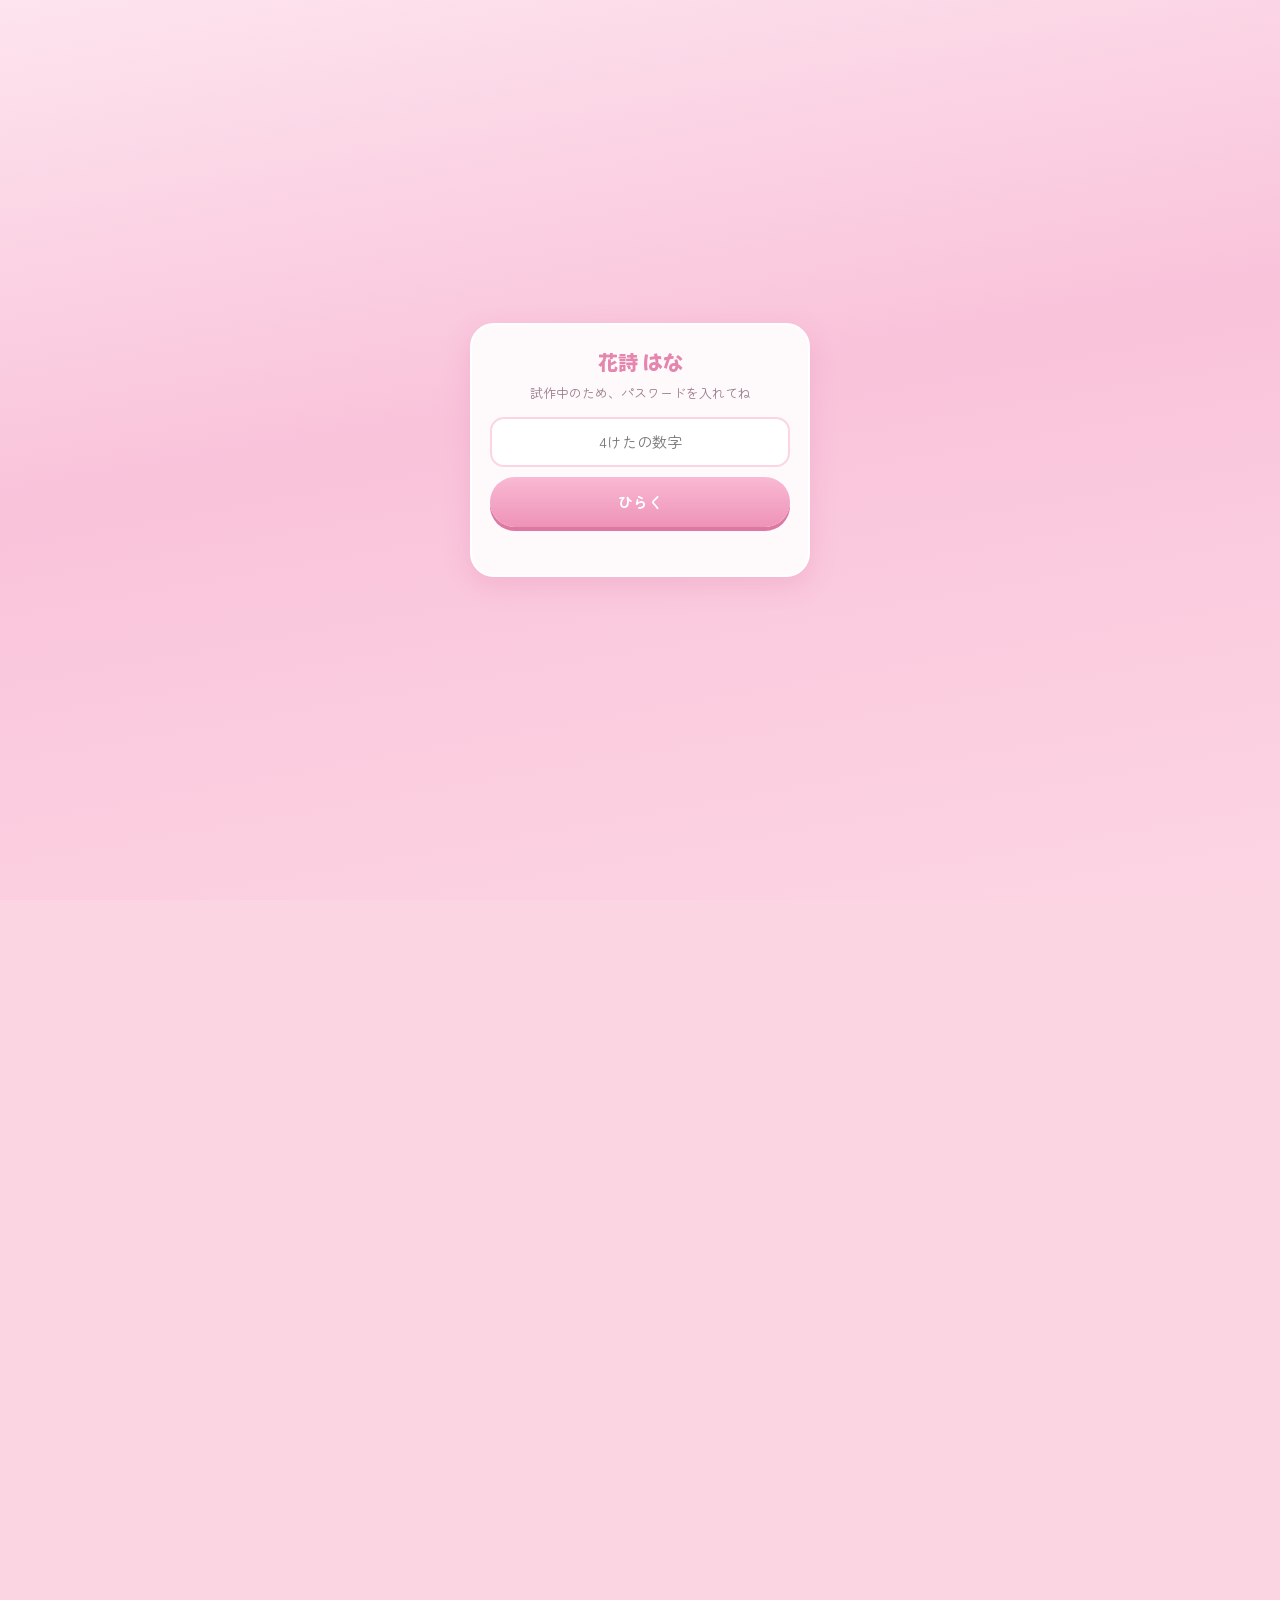
==== index.html @ d2e6fba2 "切り替えの花びらをピンク一色・小さめに Co-Authored-By: Claude Sonnet 5.5 <noreply@anthropic.com> Claude-Session: https:" ====
<!DOCTYPE html>
<html lang="ja">
<head>
<meta name="robots" content="noindex,nofollow">
<style>html.locked body>:not(#gate){visibility:hidden}</style>
<script>/* 自動更新チェック: version.json と違えば読み込み直す */
window.HANA_V="202611282039";
(function(){try{fetch("version.json?t="+Date.now(),{cache:"no-store"}).then(function(r){return r.json()}).then(function(j){
if(j&&j.v&&j.v!==window.HANA_V){var k="hana_vr";if(sessionStorage.getItem(k)===j.v)return;sessionStorage.setItem(k,j.v);
var u=new URL(location.href);u.searchParams.set("r",j.v);var go=function(){location.replace(u.toString())};try{fetch(location.pathname,{cache:"reload"}).then(go,go)}catch(e){go()}}}).catch(function(){})}catch(e){}})();
</script>
<script>try{if(!sessionStorage.getItem("hana_gate_ok"))document.documentElement.className="locked"}catch(e){}</script>
<meta charset="utf-8">
<meta name="viewport" content="width=device-width,initial-scale=1,viewport-fit=cover">
<title>花詩 はな | 公式サイト</title>
<meta name="description" content="花詩はな(Mirrativ配信者・VTuber)の公式サイト。毎日17:30と22:00に雑談配信しています。">
<meta name="theme-color" content="#f6a8c8">
<link rel="preconnect" href="https://fonts.googleapis.com">
<link rel="preconnect" href="https://fonts.gstatic.com" crossorigin>
<link href="https://fonts.googleapis.com/css2?family=Hachi+Maru+Pop&family=Mochiy+Pop+One&family=Zen+Maru+Gothic:wght@400;500;700&display=swap" rel="stylesheet">
<link rel="icon" href="favicon.png" type="image/png">
<link rel="apple-touch-icon" href="img/apple-touch-icon.png">
<link rel="manifest" href="manifest.webmanifest">
<meta name="apple-mobile-web-app-capable" content="yes">
<meta name="apple-mobile-web-app-status-bar-style" content="black-translucent">
<meta name="apple-mobile-web-app-title" content="花詩はな">
<meta property="og:type" content="website">
<meta property="og:title" content="花詩 はな | 公式サイト">
<meta property="og:description" content="毎日17:30と22:00に雑談配信。おみくじ・スタンプカードもあるよ🌸">
<meta property="og:image" content="img/icon-512.png">
<meta name="twitter:card" content="summary">
<link rel="stylesheet" href="style.css?v=202611282039">
</head>
<body>
<div class="petals" id="petals" aria-hidden="true"></div>


<header class="top">
  <h1 class="logo-wrap"><img src="img/logo.png" alt="花詩 はな" class="logo"></h1>
</header>

<main>
<!-- ================= TOP ================= -->
<section class="page active" id="page-top" aria-label="トップ">
  <div class="hero card">
    <div class="hero-img"><img src="img/hero-bg.webp" alt="花詩はなのイラスト(桜の和装)"><img class="hero-logo" src="img/logo.png" alt="花詩 はな"><p class="serif" id="home-serif">いらっしゃいませ、<br>飼い主さん</p></div>
    <div class="hero-body">
      <p class="fm" aria-hidden="true"><img src="img/ico-sakura.png" alt=""><img src="img/ribbon.png" alt=""><img src="img/ico-sakura.png" alt=""></p>
      <p class="catch" id="home-catch">ゆるっと毎日おしゃべり配信</p>
      <p class="sub" id="home-sub">雑談・歌・ゲームをのんびりお届け。<br>専属飼い主さん、いつでも遊びにきてね。</p>
      <a class="btn big" id="btn-live" href="https://www.mirrativ.com/user/155617998" target="_blank" rel="noopener"><img class="ei" src="img/ico-sakura.png" alt=""> Mirrativで配信を見る</a>
      <a class="btn ghost" href="https://x.com/hana_game0705" target="_blank" rel="noopener">𝕏 はなのXをみる</a>
      <a class="btn ghost" href="https://gi-pt.com/main/wishlist/fan-view/3a1c81b3-83ed-ddc0-2f38-d302c37a3aaa" target="_blank" rel="noopener">☕ ほしいものリスト</a>
    </div>
  </div>

  <div class="card">
    <h2 class="h"><span class="rb"></span>今週の配信予定</h2>
    <p class="note" id="week-range"></p>
    <ul class="week" id="week"></ul>
    <p class="note small">※急なお休み・変更はXでお知らせします</p>
  </div>

  <div class="card">
    <h2 class="h"><span><img class="ei" src="img/ico-sakura.png" alt=""></span>お知らせ</h2>
    <ul class="news" id="news"></ul>
  </div>
</section>

<!-- ================= PROFILE ================= -->
<section class="page" id="page-profile" aria-label="プロフィール">
  <div class="card">
    <h2 class="h"><span class="rb"></span>プロフィール</h2>
    <div class="outfit-stage"><img class="stage-logo" src="img/logo.png" alt="花詩 はな"><img id="outfit-img" class="swap" alt="花詩はなの立ち絵" decoding="async"></div>
    <div class="outfit-tabs" id="outfit-tabs" role="tablist" aria-label="衣装きりかえ"></div>
    <dl class="prof" id="prof"></dl>
  </div>

  <div class="card chibi-card">
    <img src="img/chibi.png" alt="ちびはな" class="chibi">
    <div>
      <h2 class="h"><span><img class="ei" src="img/ico-sakura.png" alt=""></span>ひとこと</h2>
      <p id="hitokoto"></p>
    </div>
  </div>

  <div class="card" id="gallery-card">
    <h2 class="h"><span><img class="ei" src="img/ico-game.png" alt=""></span>配信のひとこま</h2>
    <div class="strip" id="gallery"></div>
  </div>

  <div class="card">
    <h2 class="h"><span><img class="ei" src="img/ico-heart.png" alt=""></span>リンク</h2>
    <ul class="links" id="links"></ul>
  </div>
</section>

<!-- ================= PLAY ================= -->
<section class="page" id="page-play" aria-label="あそぶ・ご連絡">
  <div class="seg" role="tablist" aria-label="あそぶメニュー">
    <button class="seg-btn on" data-seg="omikuji" role="tab"><img class="ei" src="img/ico-heart.png" alt=""> おみくじ</button>
    <button class="seg-btn" data-seg="stamp" role="tab"><img class="ei" src="img/ico-sakura.png" alt=""> スタンプ</button>
    <button class="seg-btn" data-seg="msg" role="tab"><img class="ei" src="img/ico-bubble.png" alt=""> メッセージ</button>
    <button class="seg-btn" data-seg="contact" role="tab"><img class="ei" src="img/ico-mail.png" alt=""> 連絡</button>
  </div>

  <!-- おみくじ -->
  <div class="card seg-body on" id="seg-omikuji">
    <h2 class="h"><span class="rb"></span>はなのおみくじ</h2>
    <p class="note">1日1回ひけます。ひくとスタンプカードにスタンプが押されるよ<img class="ei" src="img/ico-sakura.png" alt=""></p>
    <div class="omikuji">
      <button class="box" id="omikuji-btn" aria-label="おみくじをひく">
        <span class="box-ribbon"><b class="rb"></b></span>
        <span class="box-txt">タップしてひく</span>
      </button>
      <div class="result" id="omikuji-result" hidden>
        <p class="rank" id="o-rank"></p>
        <p class="msg" id="o-msg"></p>
        <p class="item" id="o-item"></p>
        <a class="btn ghost" id="o-share" href="#" target="_blank" rel="noopener">𝕏 結果をポストする</a>
      </div>
    </div>
  </div>

  <!-- スタンプ -->
  <div class="card seg-body" id="seg-stamp">
    <h2 class="h"><span><img class="ei" src="img/ico-sakura.png" alt=""></span>スタンプカード</h2>
    <p class="note">おみくじをひいた日にスタンプが1つ。10個たまるとごほうびメッセージ！</p>
    <div class="stamp-card" id="stamp-card"></div>
    <p class="stamp-count" id="stamp-count"></p>
    <div class="reward" id="stamp-reward" hidden>
      🎉 <span id="reward-text">コンプリートおめでとう！<br>この画面をスクショして、配信中にはなに見せてね</span><img class="ei" src="img/ico-heart.png" alt="">
    
      <a class="btn ghost" id="stamp-share" href="#" target="_blank" rel="noopener">𝕏 コンプリートをポストする</a>
    </div>
  </div>

  <!-- 匿名メッセージ -->
  <div class="card seg-body" id="seg-msg">
    <h2 class="h"><span><img class="ei" src="img/ico-bubble.png" alt=""></span>匿名メッセージ</h2>
    <p class="note">お名前なしで、はなにメッセージを送れます。配信で読ませていただくことがあります。</p>
    <form class="form" id="form-msg">
      <label>メッセージ <small id="msg-len">0/300</small>
        <textarea name="body" rows="5" maxlength="300" required placeholder="感想・質問・応援など、なんでもどうぞ🌸"></textarea>
      </label>
      <label class="check"><input type="checkbox" name="read_ok" checked> 配信やXで紹介されてもOK(名前は出ません)</label>
      <input type="text" name="website" class="hp" tabindex="-1" autocomplete="off" aria-hidden="true">
      <button class="btn big" type="submit"><img class="ei" src="img/ico-bubble.png" alt=""> そうしんする</button>
      <p class="form-status" id="msg-status" role="status"></p>
    </form>
  </div>

  <!-- お問い合わせ -->
  <div class="card seg-body" id="seg-contact">
    <h2 class="h"><span><img class="ei" src="img/ico-mail.png" alt=""></span>お問い合わせ</h2>
    <p class="note">お仕事・コラボなどのご連絡はこちらから。返信が必要な場合は連絡先をご記入ください。</p>
    <form class="form" id="form-contact">
      <label>お名前
        <input type="text" name="name" required maxlength="50" placeholder="お名前 / ニックネーム">
      </label>
      <label>返信先 <small>(XのID・メールなど)</small>
        <input type="text" name="reply_to" required maxlength="100" placeholder="@xxxx / xxx@example.com">
      </label>
      <label>ご用件
        <select name="kind">
          <option>コラボ・企画のご相談</option>
          <option>お仕事のご依頼</option>
          <option>その他</option>
        </select>
      </label>
      <label>内容 <small id="ct-len">0/1000</small>
        <textarea name="body" rows="6" maxlength="1000" required></textarea>
      </label>
      <input type="text" name="website" class="hp" tabindex="-1" autocomplete="off" aria-hidden="true">
      <button class="btn big" type="submit"><img class="ei" src="img/ico-mail.png" alt=""> そうしんする</button>
      <p class="form-status" id="ct-status" role="status"></p>
    </form>
  </div>
</section>
</main>

<footer class="foot">
  <p>© 2026 花詩 はな</p>
  <p class="made">制作：イロハミント（湊音ヒロ）</p>
  <button type="button" id="refresh-btn" class="refresh-btn">最新版に更新</button>
</footer>


<nav class="tabbar" aria-label="メインメニュー">
  <button class="tab on" data-page="top"><i><b class="ti" style="background-image:url(img/ico-home.png)"></b></i><span>ホーム</span></button>
  <button class="tab" data-page="profile"><i><b class="rb"></b></i><span>プロフィール</span></button>
  <button class="tab" data-page="play"><i><b class="ti" style="background-image:url(img/ico-sakura.png)"></b></i><span>あそぶ</span></button>
</nav>

<script src="config.js?v=202611282039"></script>
<script src="gate.js?v=202611282039"></script>
<script src="intro.js?v=202611282039"></script>
<script src="api.js?v=202611282039"></script>
<script src="app.js?v=202611282039"></script>
</body>
</html>
---- style.css ----
:root{
  --pink:#f6a8c8;      /* 1番目の色 */
  --sakura:#fcd5e3;    /* 2番目の色 */
  --pink-deep:#e486ae;
  --mint:#b9e6da;      /* ロゴのミント(アクセント) */
  --mint-deep:#7cc8b3;
  --ink:#6b4a5a;
  --ink-soft:#9a7a89;
  --card:rgba(255,255,255,.5);
  --radius:22px;
  --shadow:0 6px 20px rgba(228,134,174,.22);
  --tabbar-h:68px;
}
*{box-sizing:border-box;-webkit-tap-highlight-color:transparent}
html{scroll-behavior:smooth}
body{
  margin:0;color:var(--ink);
  font-family:'Zen Maru Gothic','Hiragino Maru Gothic ProN','Yu Gothic',sans-serif;
  line-height:1.75;font-size:15px;
  background:transparent;
  min-height:100vh;
  padding-bottom:calc(var(--tabbar-h) + 24px + env(safe-area-inset-bottom));
}
img{max-width:100%;display:block}
a{color:inherit}
button{font:inherit;color:inherit;cursor:pointer}

/* ---- 桜の花びら ---- */
@media (prefers-reduced-motion:reduce){.petal{display:none}}

/* ---- ヘッダー ---- */
.top{position:relative;z-index:1;text-align:center;padding:18px 16px 4px}
.logo-wrap{margin:0}
.logo{width:min(78vw,340px);margin:0 auto;filter:drop-shadow(0 4px 8px rgba(228,134,174,.3))}

main{position:relative;z-index:1;max-width:560px;margin:0 auto;padding:10px 14px}
.page{display:none;animation:pop .35s ease}
.page.active{display:block}
@keyframes pop{from{opacity:0;transform:translateY(10px)}to{opacity:1;transform:none}}

/* ---- カード ---- */
.card{background:var(--card);backdrop-filter:blur(1.5px);-webkit-backdrop-filter:blur(1.5px);
  border:2px solid #fff;border-radius:var(--radius);box-shadow:var(--shadow);
  padding:18px 16px;margin:14px 0}
.h{font-family:'Mochiy Pop One','Zen Maru Gothic',sans-serif;font-weight:400;
  font-size:18px;margin:0 0 10px;display:flex;align-items:center;gap:8px;color:var(--pink-deep)}
.h span{font-size:20px}
.note{margin:0 0 10px;color:var(--ink-soft);font-size:13px}
.note.small{font-size:12px;margin:10px 0 0}

/* ---- ボタン ---- */
.btn{display:block;text-align:center;text-decoration:none;border:0;border-radius:999px;
  padding:12px 18px;font-weight:700;background:rgba(255,255,255,.7);color:var(--pink-deep);
  box-shadow:0 3px 0 var(--sakura);margin:10px 0 0;transition:transform .1s}
.btn:active{transform:translateY(2px);box-shadow:none}
.btn.big{background:linear-gradient(180deg,#f9b9d3,#ee93b8);color:#fff;font-size:16px;
  padding:14px 18px;box-shadow:0 4px 0 #dd78a3;text-shadow:0 1px 0 rgba(0,0,0,.08)}
.btn.big:active{box-shadow:0 1px 0 #dd78a3;transform:translateY(3px)}
.btn.ghost{background:rgba(255,255,255,.7);border:2px solid var(--mint);color:#5aa896;box-shadow:none}

/* ---- ヒーロー ---- */
.hero{padding:0;overflow:hidden}
.hero-img{position:relative}
.hero-img>img:first-child{width:100%;aspect-ratio:3/3.3;object-fit:cover;object-position:50% 4%}
.hero-body{padding:16px 16px 18px;text-align:center}
.catch{font-family:'Mochiy Pop One',sans-serif;font-size:19px;margin:0 0 4px;color:var(--pink-deep)}
.sub{margin:0 0 6px;color:var(--ink-soft);font-size:14px}

/* ---- 配信予定 ---- */
.week{list-style:none;margin:0;padding:0;display:grid;gap:8px}
.week li{display:flex;gap:10px;align-items:flex-start;padding:10px 12px;border-radius:16px;
  background:rgba(255,255,255,.55);border:2px solid var(--sakura)}
.week li.today{border-color:var(--pink);background:linear-gradient(90deg,#fff 0,#fff0f6 100%)}
.week .d{flex:0 0 46px;text-align:center;font-weight:700;line-height:1.2}
.week .d b{display:block;font-size:17px;color:var(--pink-deep)}
.week .d small{color:var(--ink-soft);font-size:11px}
.week li.today .d::after{content:"きょう";display:block;font-size:10px;color:#fff;background:var(--pink-deep);border-radius:999px;margin-top:3px}
.week .slots{flex:1;display:grid;gap:4px}
.week .slot{display:flex;gap:8px;align-items:baseline;flex-wrap:wrap}
.week .t{font-weight:700;color:var(--ink);background:var(--mint);border-radius:999px;padding:0 9px;font-size:13px}
.week .n{font-size:13px}
.week .off{color:var(--ink-soft);font-size:13px;display:flex;align-items:center;gap:6px}
.week .off .moon{width:22px;height:23px;vertical-align:middle}

/* ---- お知らせ ---- */
.news{list-style:none;margin:0;padding:0}
.news li{padding:8px 0;border-bottom:2px dotted var(--sakura);font-size:14px}
.news li:last-child{border-bottom:0}
.news time{display:block;color:var(--pink-deep);font-size:12px;font-weight:700}

/* ---- プロフィール ---- */
.outfit-stage{background:radial-gradient(ellipse at 50% 60%,#fff 0,var(--sakura) 80%);
  border-radius:18px;padding:12px 0 0;text-align:center;height:min(112vw,520px);overflow:hidden;position:relative;touch-action:pan-y}
.outfit-stage img{height:100%;width:auto;margin:0 auto;object-fit:contain;transition:opacity .25s}
.outfit-stage img.swap{opacity:0}
.outfit-tabs{display:flex;gap:8px;justify-content:center;flex-wrap:wrap;margin:12px 0 4px}
.chip{border:2px solid var(--sakura);background:rgba(255,255,255,.6);border-radius:999px;padding:6px 14px;font-size:13px;font-weight:700}
.chip.on{background:var(--pink);border-color:var(--pink);color:#fff}
.prof{margin:12px 0 0}
.prof>div{display:flex;gap:10px;padding:8px 0;border-bottom:2px dotted var(--sakura)}
.prof>div:last-child{border-bottom:0}
.prof dt{flex:0 0 92px;color:var(--pink-deep);font-weight:700;font-size:13px}
.prof dd{margin:0;flex:1}
.prof small{color:var(--ink-soft)}
.tags{display:flex;gap:6px;flex-wrap:wrap}
.tags span{background:var(--mint);border-radius:999px;padding:0 10px;font-size:13px}
.chibi-card{display:flex;gap:12px;align-items:center}
.chibi-card .h{margin-bottom:4px}
.chibi-card p{margin:0;font-size:14px}
.chibi{width:112px;flex:0 0 112px;filter:drop-shadow(0 3px 6px rgba(228,134,174,.35))}
.strip{display:flex;gap:8px;overflow-x:auto;scroll-snap-type:x mandatory;padding-bottom:6px}
.strip img{flex:0 0 78%;border-radius:14px;scroll-snap-align:start;border:2px solid #fff}
.links{list-style:none;margin:0;padding:0;display:grid;gap:8px}
.links a{display:flex;justify-content:space-between;align-items:center;gap:8px;text-decoration:none;
  background:rgba(255,255,255,.55);border:2px solid var(--sakura);border-radius:16px;padding:12px 14px}
.links small{color:var(--ink-soft)}

/* ---- あそぶ ---- */
.seg{display:grid;grid-template-columns:repeat(4,1fr);gap:6px;margin:14px 0 0}
.seg-btn{border:2px solid #fff;background:rgba(255,255,255,.6);border-radius:14px;padding:8px 2px;
  font-size:11.5px;font-weight:700;line-height:1.3}
.seg-btn.on{background:var(--pink);color:#fff;border-color:var(--pink)}
.seg-body{display:none}.seg-body.on{display:block;animation:pop .3s}

.omikuji{text-align:center}
.box{width:190px;height:190px;border-radius:50%;border:6px solid #fff;margin:6px auto 0;display:grid;place-items:center;
  background:radial-gradient(circle at 35% 30%,#fff 0,var(--sakura) 40%,var(--pink) 100%);
  box-shadow:var(--shadow);animation:float 3s ease-in-out infinite}
.box:disabled{animation:none;filter:saturate(.7);cursor:default}
.box-ribbon{line-height:1;display:block}
.box-txt{font-weight:700;color:#fff;text-shadow:0 1px 3px rgba(228,134,174,.8);display:block;margin-top:-18px}
.box.shake{animation:shake .6s}
@keyframes float{50%{transform:translateY(-8px)}}
@keyframes shake{20%{transform:rotate(-10deg)}40%{transform:rotate(10deg)}60%{transform:rotate(-6deg)}80%{transform:rotate(6deg)}}
.result{margin-top:16px;background:rgba(255,255,255,.6);border:2px solid var(--pink);border-radius:18px;padding:16px;animation:pop .4s}
.rank{font-family:'Mochiy Pop One',sans-serif;font-size:34px;margin:0;color:var(--pink-deep)}
.result .msg{margin:6px 0}
.result .item{margin:0 0 4px;background:var(--mint);display:inline-block;border-radius:999px;padding:0 12px;font-size:13px}

.stamp-card{display:grid;grid-template-columns:repeat(5,minmax(0,1fr));gap:8px;padding:12px;border-radius:18px;
  background:rgba(255,255,255,.55);border:2px dashed var(--pink)}
.stamp{aspect-ratio:1;border-radius:50%;display:grid;place-items:center;font-size:22px;
  background:var(--sakura);color:#fff;font-weight:700;border:2px solid #fff;box-shadow:inset 0 0 0 2px var(--sakura)}
.stamp.on{background:radial-gradient(circle,#fff 0,#fcd5e3 60%,var(--pink) 100%);animation:stampin .5s}
/* スタンプ画像 */
.stamp img{width:82%;height:82%;object-fit:contain;display:block}
.stamp.goal{box-shadow:inset 0 0 0 2px var(--pink)}
.stamp.goal .gq{font-size:26px;color:var(--pink)}
.stamp.goal.on img{width:96%;height:96%}
@keyframes stampin{0%{transform:scale(2.2) rotate(-20deg);opacity:0}100%{transform:none;opacity:1}}
.stamp-count{text-align:center;font-weight:700;margin:10px 0 0;color:var(--pink-deep)}
.reward{margin-top:12px;text-align:center;background:var(--mint);border-radius:16px;padding:12px;font-weight:700}

/* ---- フォーム ---- */
.form{display:grid;gap:12px}
.form label{display:grid;gap:4px;font-weight:700;font-size:13px}
.form label small{font-weight:400;color:var(--ink-soft);margin-left:6px}
.form input[type=text],.form select,.form textarea{
  width:100%;border:2px solid var(--sakura);border-radius:14px;padding:10px 12px;background:rgba(255,255,255,.7);
  font:inherit;color:var(--ink);font-weight:400}
.form input:focus,.form select:focus,.form textarea:focus{outline:0;border-color:var(--pink)}
.form .check{display:flex;gap:8px;align-items:center;font-weight:400}
.form .hp{position:absolute;left:-9999px;width:1px;height:1px;opacity:0}
.form-status{margin:0;text-align:center;font-weight:700;min-height:1.5em}
.form-status.ok{color:#4aa38c}.form-status.ng{color:#c26a8a}

/* ---- フッター / タブバー ---- */
.foot{position:relative;z-index:1;text-align:center;color:var(--ink-soft);font-size:12px;padding:10px 0 4px}
.foot p{margin:0}
.tabbar{position:fixed;left:0;right:0;bottom:0;z-index:10;display:flex;justify-content:center;gap:4px;
  padding:8px 12px calc(8px + env(safe-area-inset-bottom));
  background:rgba(255,255,255,.7);backdrop-filter:blur(10px);-webkit-backdrop-filter:blur(10px);
  border-top:2px solid #fff;box-shadow:0 -4px 16px rgba(228,134,174,.2)}
.tab{flex:1;max-width:170px;border:0;background:transparent;border-radius:16px;padding:6px 0;
  display:grid;justify-items:center;gap:0;color:var(--ink-soft);font-size:11px;font-weight:700}
.tab i{font-style:normal;font-size:22px;line-height:1.2;filter:grayscale(.6);transition:transform .2s}
.tab.on{color:var(--pink-deep);background:var(--sakura)}
.tab.on i{filter:none;transform:translateY(-2px) scale(1.12)}
@media (min-width:700px){main{padding-top:20px}.seg-btn{font-size:13px}}

/* ピンクのリボン(絵文字🎀は赤いので使わない) */
.rb{display:inline-block;width:1.7em;height:1.25em;background:url(img/ribbon.png) center/contain no-repeat;vertical-align:-.3em}
.h .rb{width:34px;height:25px}
.tab i .rb{width:34px;height:25px}
.tab i .ti{display:inline-block;width:28px;height:27px;background:center/contain no-repeat;vertical-align:-.3em}
.box-ribbon .rb{width:96px;height:71px}

/* ---- 桜の花びら(1枚ずつ舞う) ---- */
.petals{position:fixed;inset:0;pointer-events:none;overflow:hidden;z-index:0}
.petal{position:absolute;top:-40px;left:0;will-change:transform;animation:petal-fall linear infinite}
.petal i{display:block;width:100%;height:100%;background-size:contain;background-repeat:no-repeat;background-position:center;
  filter:saturate(.55) brightness(1.05) drop-shadow(0 0 2px rgba(228,134,174,.5));will-change:transform;animation:petal-sway ease-in-out infinite alternate}
@keyframes petal-fall{from{transform:translate3d(var(--x0),-40px,0)}to{transform:translate3d(var(--x1),calc(100vh + 60px),0)}}
@keyframes petal-sway{
  0%{transform:translateX(calc(var(--sw)*-1)) rotate(var(--r0)) rotateY(0deg)}
  50%{transform:translateX(0) rotate(calc(var(--r0) + 70deg)) rotateY(160deg)}
  100%{transform:translateX(var(--sw)) rotate(calc(var(--r0) + 150deg)) rotateY(320deg)}}

.ei{display:inline-block;width:1.2em;height:1.2em;vertical-align:-.25em;object-fit:contain}
.h span .ei{width:1.4em;height:1.4em;vertical-align:-.35em}
.ei[src$="ico-bubble.png"]{width:1.85em}
.ei[src$="ico-game.png"]{width:2.3em}
.ei[src$="ico-mail.png"]{width:1.35em}
.h span .ei[src$="ico-bubble.png"]{width:2.1em;height:1.4em}
.h span .ei[src$="ico-game.png"]{width:2.6em;height:1.4em}
.h span .ei[src$="ico-mail.png"]{width:1.6em;height:1.4em}
.seg-btn{white-space:nowrap}
.seg-btn .ei{height:1.1em}
.seg-btn .ei[src$="ico-bubble.png"]{width:1.4em}
.seg-btn .ei[src$="ico-mail.png"]{width:1.2em}

/* 衣装きりかえ: 矢印・ドット */
.ob-arrow{position:absolute;top:50%;transform:translateY(-50%);width:40px;height:40px;border-radius:50%;
  border:2px solid #fff;background:rgba(255,255,255,.7);color:var(--pink-deep);font-size:26px;line-height:1;
  font-weight:700;display:flex;align-items:center;justify-content:center;padding:0 0 3px;box-shadow:var(--shadow);cursor:pointer;z-index:2}
.ob-arrow.prev{left:8px}.ob-arrow.next{right:8px}
.ob-arrow:active{transform:translateY(-50%) scale(.92)}
.ob-dots{position:absolute;left:0;right:0;bottom:10px;display:flex;gap:6px;justify-content:center;z-index:2}
.ob-dots i{width:8px;height:8px;border-radius:50%;background:rgba(255,255,255,.8);box-shadow:0 0 0 1px rgba(228,134,174,.5)}
.ob-dots i.on{background:var(--pink-deep);width:20px;border-radius:6px}

/* トップはロゴをイラスト右上に */
.hero-logo{position:absolute;top:2px;right:0;width:40%;height:auto;filter:drop-shadow(0 2px 6px rgba(107,40,70,.45))}
body.on-top .top{display:none}

/* タップ桜 */
.tap-petal{position:fixed;z-index:9999;pointer-events:none;margin:-6px 0 0 -6px;background-size:contain;background-repeat:no-repeat;background-position:center;
  filter:saturate(.7) drop-shadow(0 0 3px rgba(228,134,174,.6));animation:tap-burst .85s cubic-bezier(.2,.7,.3,1) forwards}
@keyframes tap-burst{
  0%{transform:translate(0,0) scale(.3) rotate(0);opacity:1}
  70%{opacity:1}
  100%{transform:translate(var(--dx),calc(var(--dy) + 26px)) scale(1) rotate(var(--rot));opacity:0}}

/* 配信のひとこま: 1枚ずつ横スライド */
.gal{position:relative}
.gal-track{display:flex;overflow-x:auto;scroll-snap-type:x mandatory;-webkit-overflow-scrolling:touch;scrollbar-width:none;border-radius:14px}
.gal-track::-webkit-scrollbar{display:none}
.gal-slide{flex:0 0 100%;scroll-snap-align:center;scroll-snap-stop:always}
.gal-slide img{width:100%;aspect-ratio:900/413;object-fit:cover;border-radius:14px;border:2px solid #fff}
.gal .ob-dots{bottom:8px}

/* 矢印・ドットは画像の下に置く(絵に被らない) */
.ob-ctl{display:flex;align-items:center;justify-content:center;gap:16px;margin:10px 0 2px}
.ob-ctl .ob-arrow{position:static;transform:none;width:36px;height:36px;font-size:24px;flex:0 0 auto}
.ob-ctl .ob-arrow:active{transform:scale(.92)}
.ob-ctl .ob-dots{position:static}

/* 拡大表示 */
.outfit-stage img{cursor:zoom-in}
.lightbox{position:fixed;inset:0;z-index:10000;display:flex;align-items:center;justify-content:center;
  background:rgba(120,50,85,.72);backdrop-filter:blur(4px);-webkit-backdrop-filter:blur(4px);opacity:0;transition:opacity .18s;padding:16px;touch-action:pinch-zoom}
.lightbox[hidden]{display:none}
.lightbox.on{opacity:1}
.lightbox img{max-width:100%;max-height:100%;object-fit:contain;border-radius:12px;filter:drop-shadow(0 8px 24px rgba(0,0,0,.35));transform:scale(.94);transition:transform .2s}
.lightbox.on img{transform:scale(1)}
.lb-x{position:absolute;top:max(14px,env(safe-area-inset-top));right:14px;width:42px;height:42px;border-radius:50%;border:2px solid #fff;
  background:rgba(255,255,255,.85);color:var(--pink-deep);font-size:26px;line-height:1;font-weight:700;padding:0 0 3px;cursor:pointer}
body.lb-open{overflow:hidden}

/* ロゴ: ふわふわ浮く+タップで桜吹雪 */
.hero-logo,.logo{cursor:pointer;-webkit-tap-highlight-color:transparent}
.hero-logo{animation:logo-float 3.6s ease-in-out infinite}
.logo{animation:logo-float2 3.6s ease-in-out infinite}
@keyframes logo-float{0%,100%{transform:translateY(0) rotate(-1deg)}50%{transform:translateY(-5px) rotate(1deg)}}
@keyframes logo-float2{0%,100%{transform:translateY(0) rotate(-.6deg)}50%{transform:translateY(-6px) rotate(.6deg)}}
.storm-petal{position:fixed;z-index:9998;pointer-events:none;background-size:contain;background-repeat:no-repeat;background-position:center;
  filter:saturate(.7) drop-shadow(0 0 3px rgba(228,134,174,.55));opacity:0;animation:storm-fly ease-in forwards}
@keyframes storm-fly{
  0%{transform:translate(var(--x0),var(--y0)) rotate(0);opacity:0}
  10%{opacity:1}
  80%{opacity:1}
  100%{transform:translate(calc(var(--x0) + var(--dx)),calc(var(--y0) + var(--dy))) rotate(var(--rot));opacity:0}}
@media (prefers-reduced-motion:reduce){.hero-logo,.logo{animation:none}.storm-petal{display:none}}

/* 「タップで拡大」ヒント */
.gal-slide{position:relative}
.outfit-stage::after{content:"タップで拡大";position:absolute;right:10px;bottom:10px;pointer-events:none;
  font-size:11px;font-weight:700;letter-spacing:.04em;color:var(--pink-deep);background:rgba(255,255,255,.78);
  border:1.5px solid #fff;border-radius:999px;padding:3px 10px;box-shadow:0 2px 8px rgba(228,134,174,.3)}

/* ===== 立ち絵をきれいに見せる ===== */
.outfit-stage{--g1:#fff;--g2:#ffd3e6;--g3:#f6a9cb;position:relative;
  background:
    radial-gradient(circle at 18% 16%,rgba(255,255,255,.85) 0 7px,transparent 8px),
    radial-gradient(circle at 82% 22%,rgba(255,255,255,.7) 0 11px,transparent 12px),
    radial-gradient(circle at 70% 10%,rgba(255,255,255,.8) 0 5px,transparent 6px),
    radial-gradient(circle at 10% 48%,rgba(255,255,255,.6) 0 9px,transparent 10px),
    radial-gradient(circle at 92% 58%,rgba(255,255,255,.65) 0 6px,transparent 7px),
    radial-gradient(ellipse 70% 55% at 50% 48%,var(--g1) 0,transparent 70%),
    linear-gradient(180deg,var(--g2) 0,var(--g3) 100%)}
.outfit-stage[data-o="1"]{--g1:#fff;--g2:#ffe3ef;--g3:#ffc2d9}
.outfit-stage[data-o="2"]{--g1:#fff;--g2:#eadcf7;--g3:#c9b0e6}
.outfit-stage::before{content:"";position:absolute;left:50%;bottom:6px;width:58%;height:22px;transform:translateX(-50%);
  background:radial-gradient(ellipse at center,rgba(120,50,85,.32) 0,rgba(120,50,85,.12) 55%,transparent 72%);
  border-radius:50%;animation:stage-shadow 4.2s ease-in-out infinite;pointer-events:none}
.outfit-stage img{filter:drop-shadow(0 0 1.5px rgba(255,255,255,.95)) drop-shadow(0 6px 10px rgba(150,60,100,.22));
  animation:stage-float 4.2s ease-in-out infinite;transition:opacity .25s}
@keyframes stage-float{0%,100%{transform:translateY(0)}50%{transform:translateY(-7px)}}
@keyframes stage-shadow{0%,100%{transform:translateX(-50%) scale(1);opacity:1}50%{transform:translateX(-50%) scale(.86);opacity:.7}}

/* ===== ホームの立ち絵: ゆっくりズーム + きらめき ===== */
.hero-img{overflow:hidden}
.hero-img>img:first-child{transform-origin:50% 12%;animation:hero-zoom 14s ease-in-out infinite alternate}
@keyframes hero-zoom{from{transform:scale(1)}to{transform:scale(1.06)}}
.hero-img::after{content:"";position:absolute;inset:0;pointer-events:none;
  background:
    radial-gradient(circle at 22% 30%,rgba(255,255,255,.95) 0 2px,transparent 3px),
    radial-gradient(circle at 68% 18%,rgba(255,255,255,.9) 0 2.5px,transparent 3.5px),
    radial-gradient(circle at 84% 52%,rgba(255,255,255,.9) 0 2px,transparent 3px),
    radial-gradient(circle at 36% 66%,rgba(255,255,255,.85) 0 2.5px,transparent 3.5px),
    radial-gradient(circle at 56% 40%,rgba(255,255,255,.8) 0 2px,transparent 3px),
    radial-gradient(circle at 12% 78%,rgba(255,255,255,.85) 0 2px,transparent 3px);
  animation:twinkle 3.2s ease-in-out infinite}
.hero-img::before{content:"";position:absolute;inset:0;z-index:1;pointer-events:none;
  background:linear-gradient(115deg,transparent 35%,rgba(255,255,255,.32) 50%,transparent 65%);
  transform:translateX(-120%);animation:hero-shine 7s ease-in-out infinite 1.5s}
@keyframes twinkle{0%,100%{opacity:.25}50%{opacity:1}}
@keyframes hero-shine{0%{transform:translateX(-120%)}30%,100%{transform:translateX(120%)}}
.hero-logo{z-index:2}
@media (prefers-reduced-motion:reduce){.outfit-stage img,.outfit-stage::before,.hero-img>img:first-child,.hero-img::after,.hero-img::before{animation:none}}

/* 見出し: ぷっくりした文字(はなさんのヘッダー文字の雰囲気) */
.h,.catch{color:#e0609a;-webkit-text-stroke:3px #fff;paint-order:stroke fill;
  text-shadow:0 3px 0 rgba(224,96,154,.28),0 5px 8px rgba(228,134,174,.3);letter-spacing:.03em}
.h{font-size:20px}
.catch{font-size:20px}
.h span{-webkit-text-stroke:0;text-shadow:none}

/* 推しマ(桜・リボン・桜) */
.fm{display:flex;justify-content:center;align-items:center;gap:6px;margin:0 0 4px}
.fm img{display:block;height:26px;width:auto}
.fm img:nth-child(2){height:30px}
.fm img:nth-child(3){transform:scaleX(-1) rotate(8deg)}
.fm img:nth-child(1){transform:rotate(-8deg)}

/* プロフィール: ロゴを立ち絵の右上に小さく */
.outfit-stage img.stage-logo{position:absolute;top:6px;right:2px;width:38%;height:auto;margin:0;z-index:2;cursor:pointer;
  filter:drop-shadow(0 2px 5px rgba(107,40,70,.35));animation:logo-float 3.6s ease-in-out infinite}

/* 下のメニューを見やすく */
.tabbar{background:rgba(255,255,255,.94);padding:10px 12px calc(14px + env(safe-area-inset-bottom));gap:8px}
.tab{color:var(--ink);font-size:12px;padding:7px 0 6px;border:2px solid transparent}
.tab i .ti,.tab i .rb{opacity:1}
.tab:not(.on) i .ti,.tab:not(.on) i .rb{filter:none;opacity:.9}
.tab.on{color:#fff;background:linear-gradient(180deg,#f7a9cb,#ee8fb7);border-color:#fff;box-shadow:0 3px 0 #dd78a3}
.tab.on i .ti,.tab.on i .rb{filter:brightness(0) invert(1) drop-shadow(0 0 1px rgba(255,255,255,.6))}
:root{--tabbar-h:76px}

/* スクロール中に下のメニューがぶれないよう、独立した層にして固定 */
.tabbar{-webkit-backdrop-filter:none;backdrop-filter:none;
  -webkit-transform:translate3d(0,0,0);transform:translate3d(0,0,0);will-change:transform;
  -webkit-backface-visibility:hidden;backface-visibility:hidden;contain:layout paint}

/* スワイプで画面が横にずれたりバウンドしたりしないように */
.outfit-stage{touch-action:pan-y;overscroll-behavior:contain}
.gal-track{touch-action:pan-x pan-y;overscroll-behavior-x:contain;overscroll-behavior-y:auto}
.outfit-stage img,.gal-slide img,.lightbox img,.hero-img img{-webkit-user-select:none;user-select:none;-webkit-touch-callout:none;-webkit-user-drag:none}
.outfit-stage,.gal-track,.tabbar{-webkit-tap-highlight-color:transparent}

/* 演出の花びらは、画面と同じ大きさの枠の中だけで動かす(横ずれ防止) */
#fx{position:fixed;inset:0;overflow:hidden;pointer-events:none;z-index:9998;contain:strict}
.tap-petal,.storm-petal{position:absolute}

/* ホーム画面アプリで、下のメニューが最初は切れて、スクロールで大きくなる問題の対策 */
.tabbar{-webkit-transform:none;transform:none;will-change:auto;contain:none;
  -webkit-backface-visibility:visible;backface-visibility:visible;bottom:0}

/* 下のメニュー: 画面の下端から少し浮かせ、最初から切れずに同じ大きさで見えるようにする */
.tabbar{left:10px;right:10px;bottom:22px;padding:8px 10px;border-radius:26px;border:2px solid #fff;
  box-shadow:0 6px 20px rgba(228,134,174,.35)}
body{padding-bottom:calc(var(--tabbar-h) + 48px)}


/* 下のメニューは通常の固定表示に戻す(ホーム画面アプリで切れないように) */
.tabbar{left:0;right:0;bottom:0;border-radius:0;border:0;border-top:2px solid #fff;
  padding:10px 12px calc(14px + env(safe-area-inset-bottom));box-shadow:0 -4px 16px rgba(228,134,174,.2)}
body{padding-bottom:calc(var(--tabbar-h) + 24px + env(safe-area-inset-bottom))}

/* 下メニュー(あんてHPと同じ作り): 高さを明示した固定表示 */
:root{--sab:env(safe-area-inset-bottom,0px);--sat:env(safe-area-inset-top,0px);--tabbar-h:66px}
.tabbar{position:fixed;left:0;right:0;bottom:0;top:auto;z-index:50;display:flex;align-items:center;gap:6px;
  height:calc(var(--tabbar-h) + var(--sab));padding:0 10px var(--sab);margin:0;border:0;border-top:2px solid #fff;border-radius:0;
  background:rgba(255,255,255,.96);box-shadow:0 -4px 16px rgba(228,134,174,.22)}
.tab{padding:4px 0 3px}
.tab i{transform:scale(.82);margin:-3px 0}
body{padding-top:var(--sat);padding-bottom:calc(var(--tabbar-h) + var(--sab) + 20px);overflow-x:clip}

/* スマホで押しやすいよう、小さめのボタンを大きめに */
.ob-arrow{width:44px;height:44px}
.chip{min-height:44px;padding-top:9px;padding-bottom:9px}
.seg-btn{min-height:44px}
.ob-ctl .ob-arrow{width:44px;height:44px}

/* 花びら背景は枠の中だけ */
.petals{overflow:hidden;contain:paint}
.outfit-stage{touch-action:pan-y}

.refresh-btn{display:block;margin:14px auto 0;min-height:44px;padding:0 22px;border-radius:999px;border:2px solid #fff;
  background:rgba(255,255,255,.85);color:#c2578a;font:inherit;font-size:13px;font-weight:700;box-shadow:0 2px 8px rgba(228,134,174,.25)}
.refresh-btn:active{transform:scale(.96)}

/* 背景はbodyのfixedをやめ、固定の専用レイヤーに(iPhoneでスクロール時にメニューが揺れるのを防ぐ) */
html{background-color:#fcd5e3}
body::before{content:"";position:fixed;left:0;right:0;top:0;bottom:0;z-index:-1;pointer-events:none;background:linear-gradient(170deg,#fde4ee 0%,#f9c3da 38%,#fcd5e3 70%,#e9f6f1 100%);-webkit-transform:translateZ(0)}
.card{backdrop-filter:none;-webkit-backdrop-filter:none}

/* ひとこま写真: 縦長の写真が切れすぎないように */
.gal-slide img{aspect-ratio:3/4;object-fit:cover;object-position:center 30%;background:#fde4ee}

/* ホーム: 立ち絵(桜の衣装)を切らずに全体を見せる */
.hero-img>img:first-child{aspect-ratio:900/1600;object-fit:cover;object-position:50% 50%}

/* ホーム: 立ち絵のふきだし(セリフ) */
.serif{position:absolute;z-index:3;left:3.5%;top:5%;margin:0;padding:8px 11px;max-width:36%;
  background:rgba(255,255,255,.94);border:2px solid #f4a6c8;border-radius:16px;
  color:#d4558f;font-size:13px;font-weight:700;line-height:1.45;text-align:center;
  box-shadow:0 3px 10px rgba(228,134,174,.35);animation:serif-pop 3.6s ease-in-out infinite}
.serif::after{content:"";position:absolute;right:-9px;bottom:10px;width:14px;height:14px;background:rgba(255,255,255,.94);
  border-right:2px solid #f4a6c8;border-top:2px solid #f4a6c8;transform:rotate(45deg) skew(8deg,8deg);border-radius:0 4px 0 0}
@keyframes serif-pop{0%,100%{transform:translateY(0)}50%{transform:translateY(-3px)}}
@media (prefers-reduced-motion:reduce){.serif{animation:none}}
.serif{max-width:none;white-space:nowrap;font-size:12px;padding:7px 11px;left:3%;top:4%}
/* セリフはロゴの下(右側)に */
.serif{left:auto;right:3%;top:17%}
.serif::after{right:auto;left:-9px;bottom:10px;border-right:0;border-top:0;border-left:2px solid #f4a6c8;border-bottom:2px solid #f4a6c8;transform:rotate(45deg) skew(8deg,8deg);border-radius:0 0 0 4px}
.serif{top:12%}

/* セリフをタップすると入れ替わる */
.serif[role=button]{cursor:pointer;-webkit-tap-highlight-color:transparent;user-select:none;-webkit-user-select:none}
.serif.pop{animation:serif-swap .35s ease-out,serif-pop 3.6s ease-in-out .35s infinite}
@keyframes serif-swap{0%{transform:scale(.8);opacity:.2}60%{transform:scale(1.08);opacity:1}100%{transform:scale(1)}}
@media (prefers-reduced-motion:reduce){.serif.pop{animation:none}}

/* ふきだしのしっぽを整える(正方形を45度回して左へ小さく出す) */
.serif::after{width:12px;height:12px;left:-8px;right:auto;bottom:auto;top:50%;margin-top:-6px;
  background:rgba(255,255,255,.94);border:0;border-left:2px solid #f4a6c8;border-bottom:2px solid #f4a6c8;
  border-radius:0 0 0 3px;transform:rotate(45deg)}

/* ふきだしのしっぽ: 回転を使わない三角(iPhoneでも形が崩れない) */
.serif::before,.serif::after{content:"";position:absolute;top:50%;width:0;height:0;border-style:solid;
  border-width:7px 9px 7px 0;background:none;transform:none;border-radius:0;margin:0}
.serif::before{left:-11px;margin-top:-7px;border-color:transparent #f4a6c8 transparent transparent}
.serif::after{left:-8px;margin-top:-7px;border-color:transparent rgba(255,255,255,.96) transparent transparent;
  border-width:7px 9px 7px 0;right:auto;bottom:auto}

/* 文字: 見出しだけ Hachi Maru Pop(丸くてかわいい手書き風)。本文は読みやすさのため Zen Maru Gothic のまま。
   全体を変えるときは、下の1行の対象に html,body,button,input,textarea,select を足す */
:root{--font-cute:'Hachi Maru Pop','Zen Maru Gothic','Hiragino Maru Gothic ProN','Yu Gothic',sans-serif}
.h,.catch,.rank,.serif{font-family:var(--font-cute);font-synthesis:none}

/* 拡大表示: 頭がステータスバーに隠れないよう上下に余白 */
.lightbox{padding:calc(env(safe-area-inset-top,0px) + 56px) 16px calc(env(safe-area-inset-bottom,0px) + 32px)}
.lightbox img{max-height:100%}
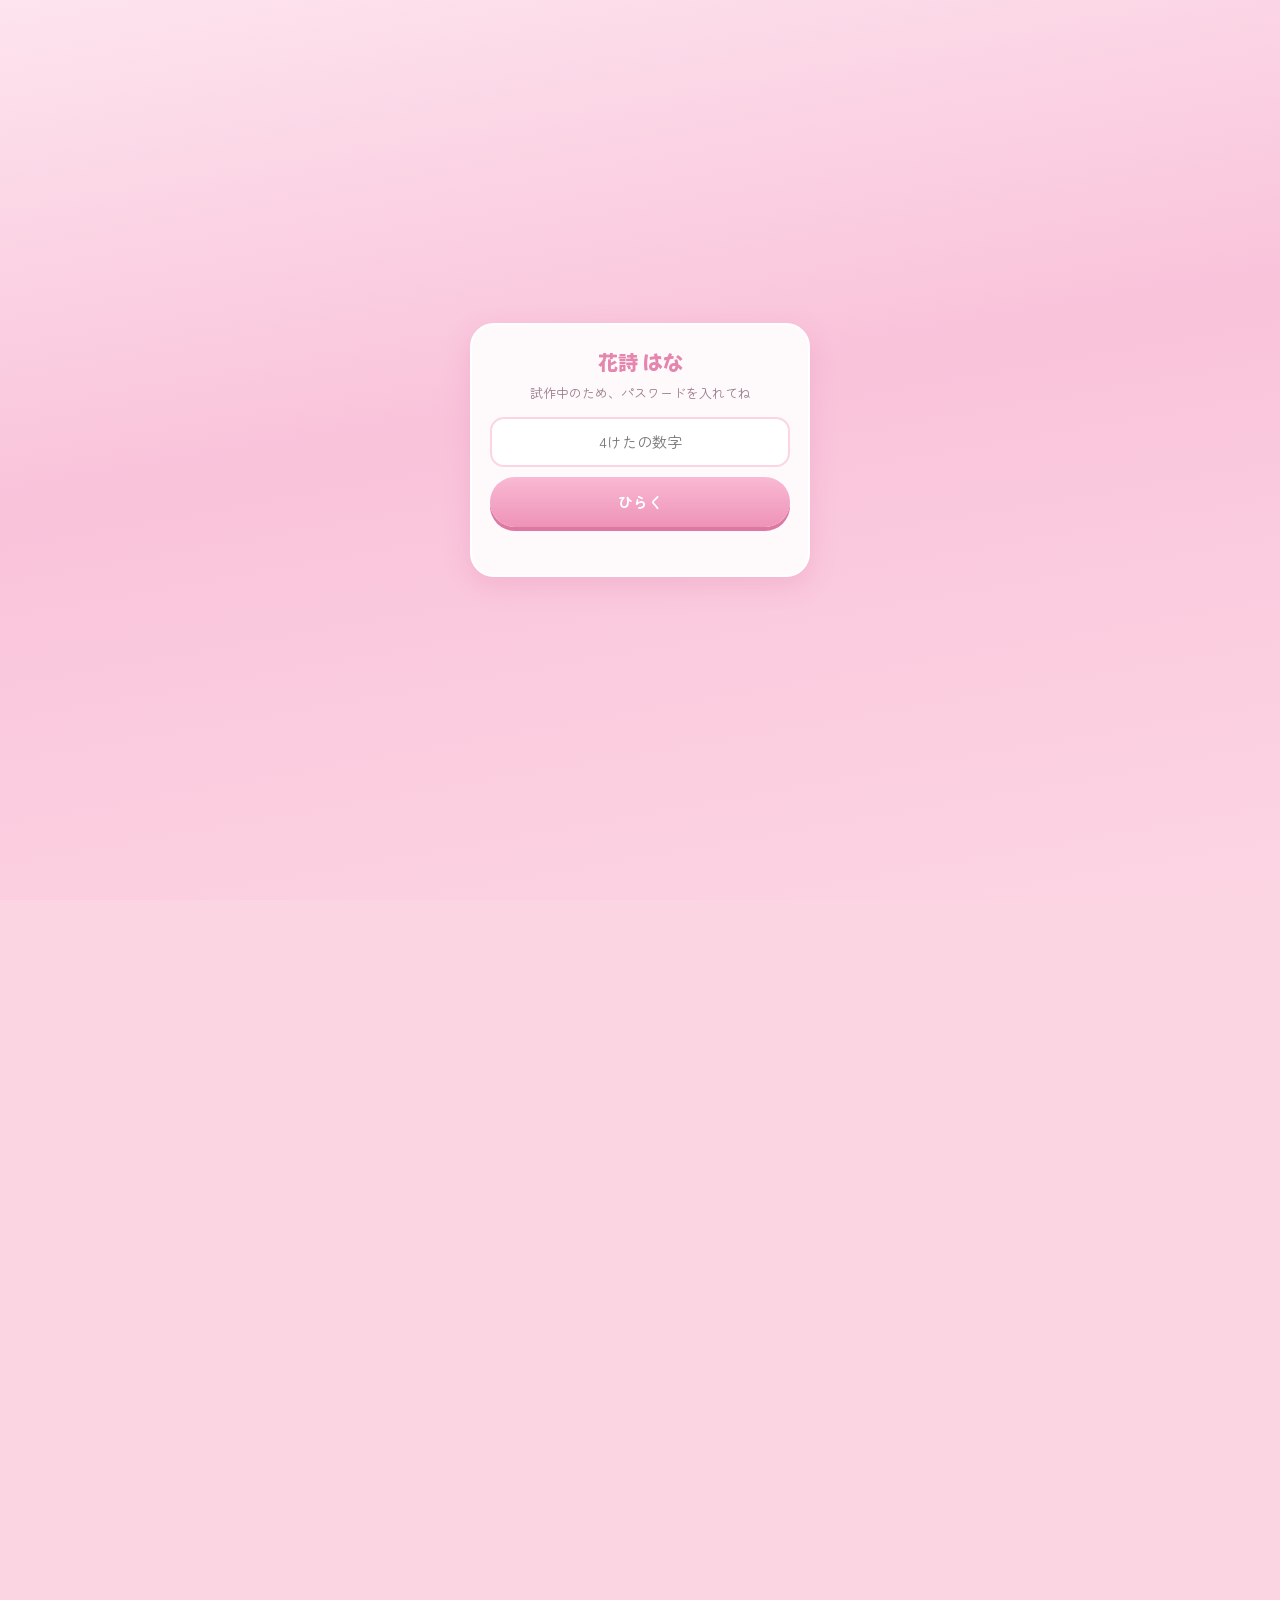
==== commit 0fd22858: "フッターにクレジットをアコーディオンで追加 Co-Authored-By: Claude Sonnet 5.5 <noreply@anthropic.com> Claude-Session: http" ====
--- a/index.html
+++ b/index.html
@@ -4,7 +4,7 @@
 <meta name="robots" content="noindex,nofollow">
 <style>html.locked body>:not(#gate){visibility:hidden}</style>
 <script>/* 自動更新チェック: version.json と違えば読み込み直す */
-window.HANA_V="202611282039";
+window.HANA_V="202611282046";
 (function(){try{fetch("version.json?t="+Date.now(),{cache:"no-store"}).then(function(r){return r.json()}).then(function(j){
 if(j&&j.v&&j.v!==window.HANA_V){var k="hana_vr";if(sessionStorage.getItem(k)===j.v)return;sessionStorage.setItem(k,j.v);
 var u=new URL(location.href);u.searchParams.set("r",j.v);var go=function(){location.replace(u.toString())};try{fetch(location.pathname,{cache:"reload"}).then(go,go)}catch(e){go()}}}).catch(function(){})}catch(e){}})();
@@ -29,7 +29,7 @@
 <meta property="og:description" content="毎日17:30と22:00に雑談配信。おみくじ・スタンプカードもあるよ🌸">
 <meta property="og:image" content="img/icon-512.png">
 <meta name="twitter:card" content="summary">
-<link rel="stylesheet" href="style.css?v=202611282039">
+<link rel="stylesheet" href="style.css?v=202611282046">
 </head>
 <body>
 <div class="petals" id="petals" aria-hidden="true"></div>
@@ -181,7 +181,13 @@
 
 <footer class="foot">
   <p>© 2026 花詩 はな</p>
-  <p class="made">制作：イロハミント（湊音ヒロ）</p>
+  <details class="credit">
+    <summary>クレジット</summary>
+    <dl>
+      <dt>制作</dt><dd>イロハミント（湊音ヒロ）</dd>
+      <dt>運営</dt><dd>花詩 はな</dd>
+    </dl>
+  </details>
   <button type="button" id="refresh-btn" class="refresh-btn">最新版に更新</button>
 </footer>
 
@@ -192,10 +198,10 @@
   <button class="tab" data-page="play"><i><b class="ti" style="background-image:url(img/ico-sakura.png)"></b></i><span>あそぶ</span></button>
 </nav>
 
-<script src="config.js?v=202611282039"></script>
-<script src="gate.js?v=202611282039"></script>
-<script src="intro.js?v=202611282039"></script>
-<script src="api.js?v=202611282039"></script>
-<script src="app.js?v=202611282039"></script>
+<script src="config.js?v=202611282046"></script>
+<script src="gate.js?v=202611282046"></script>
+<script src="intro.js?v=202611282046"></script>
+<script src="api.js?v=202611282046"></script>
+<script src="app.js?v=202611282046"></script>
 </body>
 </html>
--- a/style.css
+++ b/style.css
@@ -451,3 +451,14 @@
 /* 拡大表示: 頭がステータスバーに隠れないよう上下に余白 */
 .lightbox{padding:calc(env(safe-area-inset-top,0px) + 56px) 16px calc(env(safe-area-inset-bottom,0px) + 32px)}
 .lightbox img{max-height:100%}
+
+/* クレジット(アコーディオン) */
+.credit{margin:6px auto 0;max-width:260px}
+.credit summary{list-style:none;cursor:pointer;display:inline-flex;align-items:center;gap:6px;color:var(--ink-soft);font-size:12px;padding:6px 12px;border-radius:999px;-webkit-tap-highlight-color:transparent}
+.credit summary::-webkit-details-marker{display:none}
+.credit summary::after{content:"";width:6px;height:6px;border-right:1.5px solid currentColor;border-bottom:1.5px solid currentColor;transform:rotate(45deg) translateY(-2px);transition:transform .25s}
+.credit[open] summary::after{transform:rotate(-135deg) translateY(-2px)}
+.credit dl{margin:6px 0 2px;padding:10px 14px;background:var(--card);border-radius:14px;display:grid;grid-template-columns:auto 1fr;gap:4px 12px;text-align:left;font-size:12px;color:var(--ink);animation:credit-in .25s ease}
+.credit dt{color:var(--ink-soft)}
+.credit dd{margin:0}
+@keyframes credit-in{from{opacity:0;transform:translateY(-4px)}to{opacity:1;transform:none}}
